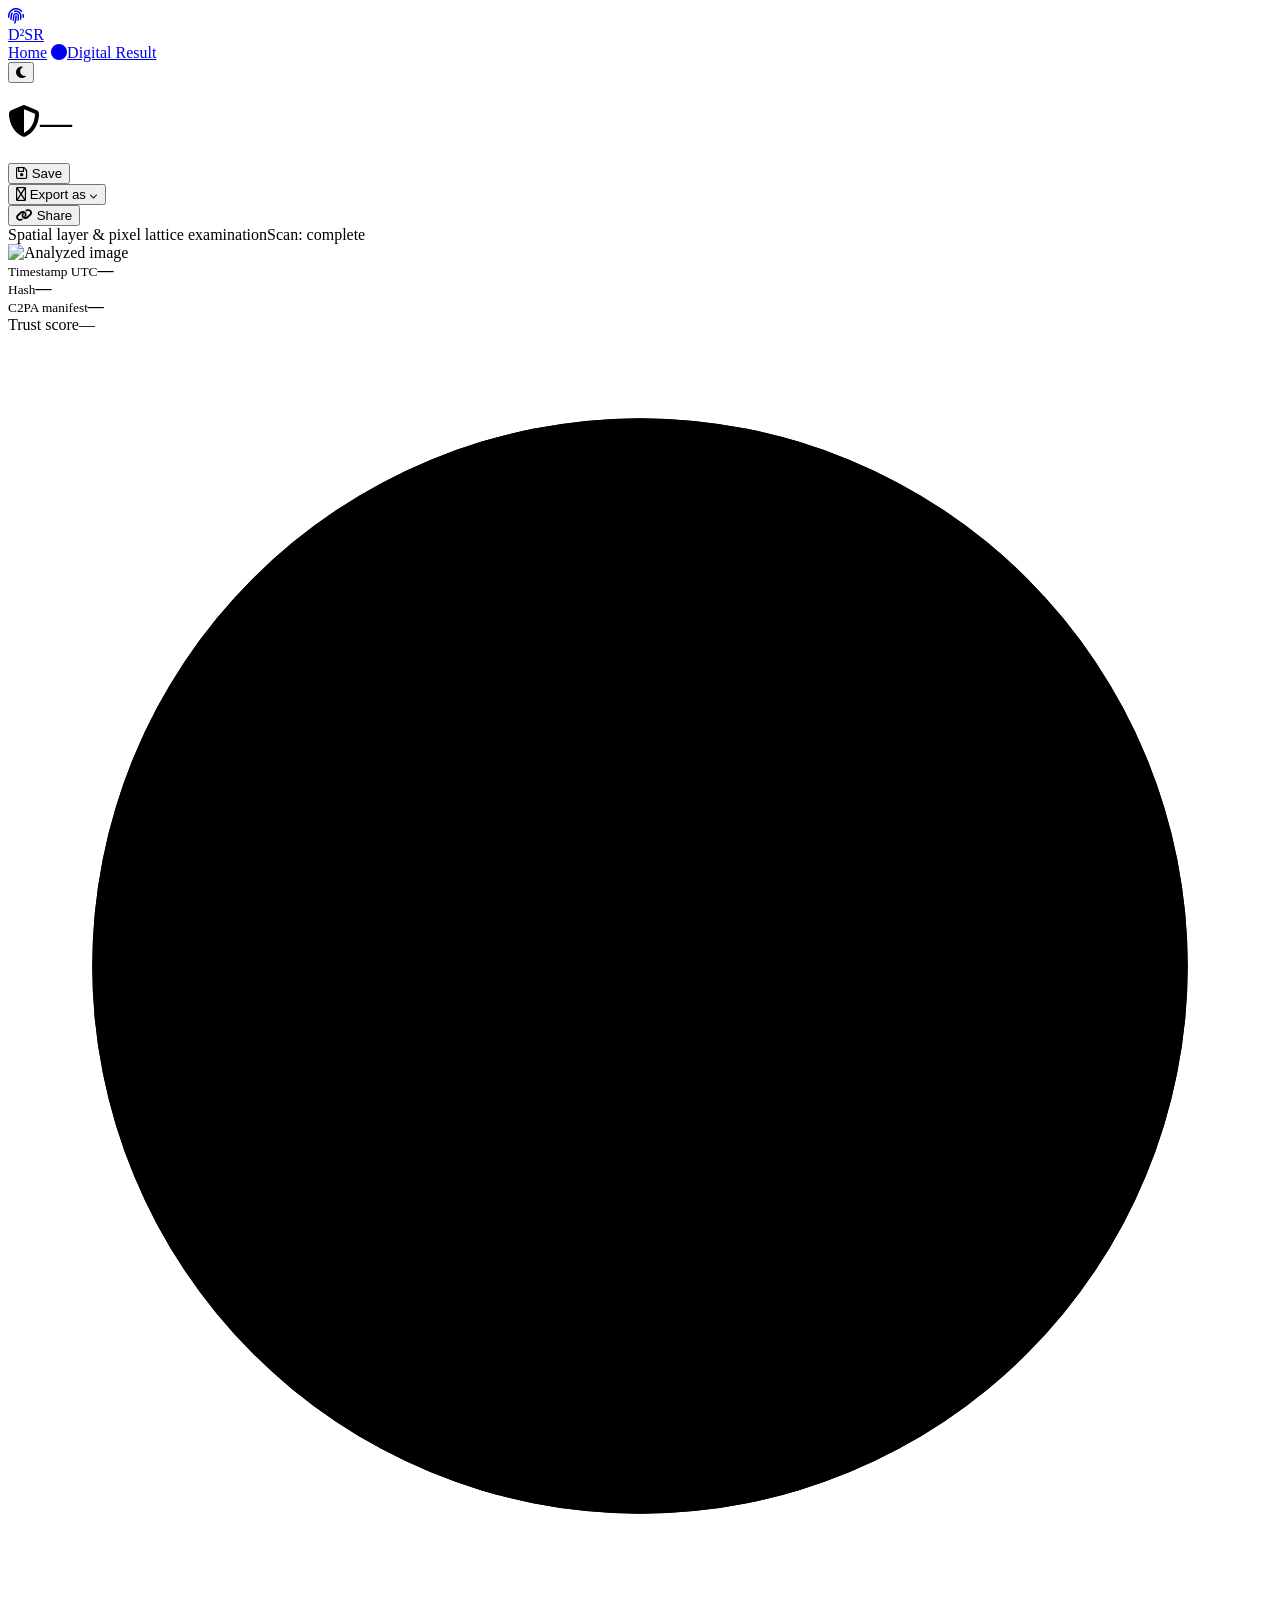
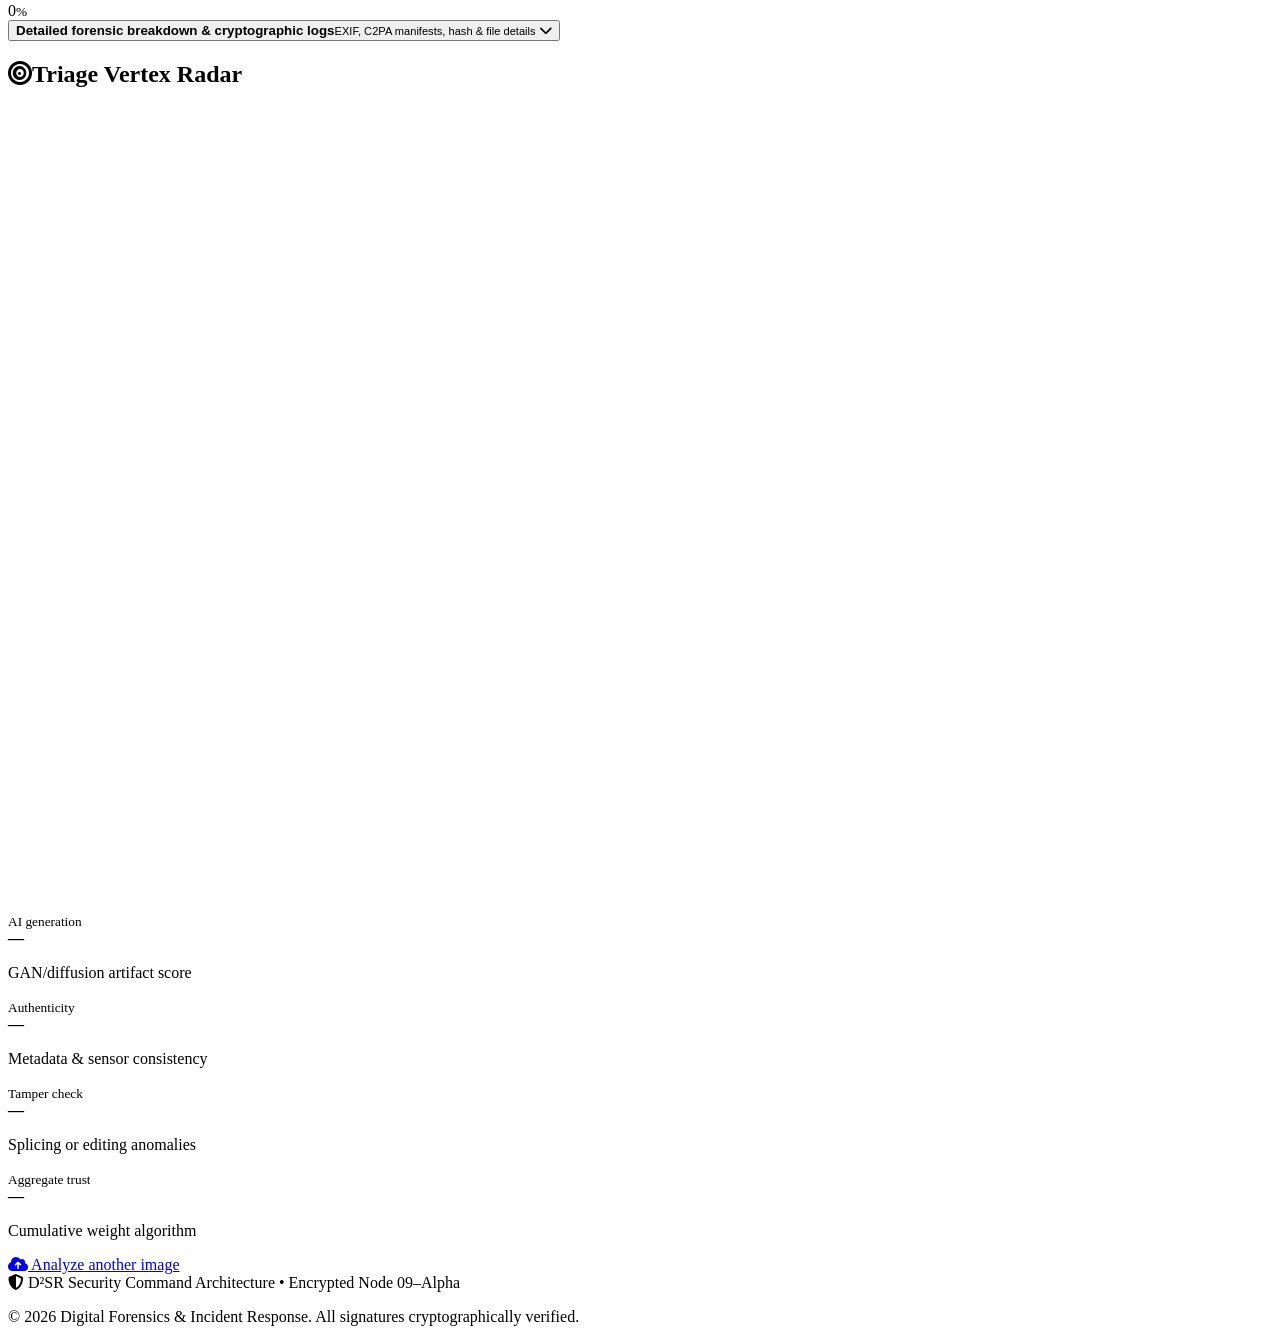
==== result/result.html @ 09e641eb "Create result.html" ====
<!doctype html>
<html lang="en">
  <head>
    <meta charset="UTF-8" />
    <meta name="viewport" content="width=device-width, initial-scale=1.0" />
    <title>D²SR | Digital Result</title>
    <link rel="preconnect" href="https://fonts.googleapis.com" />
    <link
      href="https://fonts.googleapis.com/css2?family=Inter:wght@400;500;600;700;800&display=swap"
      rel="stylesheet"
    />
    <link
      rel="stylesheet"
      href="https://cdnjs.cloudflare.com/ajax/libs/font-awesome/6.7.2/css/all.min.css"
    />
    <link rel="stylesheet" href="../shared/css/style.css" />
    <link rel="stylesheet" href="../shared/css/pages-common.css" />
    <link rel="stylesheet" href="result.css" />
  </head>
  <body>
    <div class="page-container">
      <header class="navbar">
        <a href="../home/index.html" class="logo"
          ><div class="logo-icon"><i class="fa-solid fa-fingerprint"></i></div>
          <span>D²SR</span><span class="logo-dot"></span
        ></a>
        <nav class="nav-links">
          <a href="../home/index.html">Home</a>
          <a href="#" class="active"
            ><i class="fa-solid fa-circle"></i>Digital Result</a
          >
        </nav>
        <div class="nav-actions">
          <button
            class="theme-toggle"
            id="themeToggle"
            aria-label="Toggle dark mode"
            title="Toggle dark mode"
          >
            <i class="fa-solid fa-moon"></i>
          </button>
          <span class="avatar"></span>
        </div>
      </header>
      <main class="stage">
        <div class="wrap">
          <div class="title-row">
            <h1>
              <i class="fa-solid fa-shield-halved"></i
              ><span id="fileName">—</span>
            </h1>
            <div class="btns">
              <button class="btn" id="saveBtn">
                <i class="fa-regular fa-floppy-disk"></i> Save
              </button>
              <div class="menu-wrap">
                <button class="btn" id="exportBtn">
                  <i class="fa-regular fa-file-export"></i> Export as
                  <i
                    class="fa-solid fa-chevron-down"
                    style="font-size: 8px"
                  ></i>
                </button>
                <ul class="menu" id="exportMenu" hidden>
                  <li><button data-fmt="json">JSON report</button></li>
                  <li><button data-fmt="print">PDF (print)</button></li>
                </ul>
              </div>
              <button class="btn" id="shareBtn">
                <i class="fa-solid fa-link"></i> Share
              </button>
            </div>
          </div>

          <div class="grid">
            <section class="card g-view">
              <div class="card-head">
                <span class="mono"
                  >Spatial layer &amp; pixel lattice examination</span
                ><span class="chip mono">Scan: complete</span>
              </div>
              <div class="preview">
                <img id="previewImg" alt="Analyzed image" />
              </div>
              <div class="facts">
                <div class="fact">
                  <small class="mono">Timestamp UTC</small
                  ><b class="mono" id="fTime">—</b>
                </div>
                <div class="fact">
                  <small class="mono">Hash</small
                  ><b class="mono acc" id="fHash">—</b>
                </div>
                <div class="fact">
                  <small class="mono">C2PA manifest</small
                  ><b class="mono" id="fC2pa">—</b>
                </div>
              </div>
            </section>

            <section class="card g-score">
              <div class="card-head">
                <span>Trust score</span
                ><span class="chip mono" id="verdict">—</span>
              </div>
              <div class="ring">
                <svg viewBox="0 0 120 120">
                  <circle class="track" cx="60" cy="60" r="52" />
                  <circle class="bar" id="ringBar" cx="60" cy="60" r="52" />
                </svg>
                <div class="ring-num">
                  <span id="scoreNum">0</span><small>%</small>
                </div>
              </div>
            </section>

            <section class="card g-acc">
              <button class="acc-btn" id="acc" aria-expanded="false">
                <span
                  ><b class="mono"
                    >Detailed forensic breakdown &amp; cryptographic logs</b
                  ><small class="mono"
                    >EXIF, C2PA manifests, hash &amp; file details</small
                  ></span
                >
                <i class="fa-solid fa-chevron-down"></i>
              </button>
              <pre class="log mono" id="log" hidden></pre>
            </section>

            <section class="card g-radar">
              <h2><i class="fa-solid fa-bullseye"></i>Triage Vertex Radar</h2>
              <svg class="radar" viewBox="0 0 300 190" id="radar"></svg>
            </section>

            <div class="g-metrics">
              <article class="card m">
                <small class="mono">AI generation</small>
                <div class="m-val">
                  <b id="vAi">—</b><span class="tag" id="tAi"></span>
                </div>
                <div class="meter"><i id="bAi"></i></div>
                <p>GAN/diffusion artifact score</p>
              </article>
              <article class="card m">
                <small class="mono">Authenticity</small>
                <div class="m-val">
                  <b id="vReal">—</b><span class="tag" id="tReal"></span>
                </div>
                <div class="meter"><i id="bReal"></i></div>
                <p>Metadata &amp; sensor consistency</p>
              </article>
              <article class="card m">
                <small class="mono">Tamper check</small>
                <div class="m-val">
                  <b id="vTam">—</b><span class="tag" id="tTam"></span>
                </div>
                <div class="meter"><i id="bTam"></i></div>
                <p>Splicing or editing anomalies</p>
              </article>
              <article class="card m">
                <small class="mono">Aggregate trust</small>
                <div class="m-val">
                  <b id="vTrust">—</b><span class="tag" id="tTrust"></span>
                </div>
                <div class="meter"><i id="bTrust"></i></div>
                <p>Cumulative weight algorithm</p>
              </article>
            </div>
          </div>
          <a href="../home/index.html" class="new-btn"
            ><i class="fa-solid fa-cloud-arrow-up"></i> Analyze another image</a
          >
        </div>
      </main>
      <footer class="footer">

    <div class="footer-left">
        <i class="fa-solid fa-shield-halved"></i>
        <span>D²SR Security Command Architecture • Encrypted Node 09–Alpha</span>
    </div>

    <p class="footer-right">
       &copy; 2026 Digital Forensics &amp; Incident Response. All signatures cryptographically verified.
    </p>

      </footer>
    </div>
    <div class="toast" id="toast" role="status"></div>
    <script src="../shared/js/theme.js"></script>
    <script src="result.js"></script>
  </body>
</html>
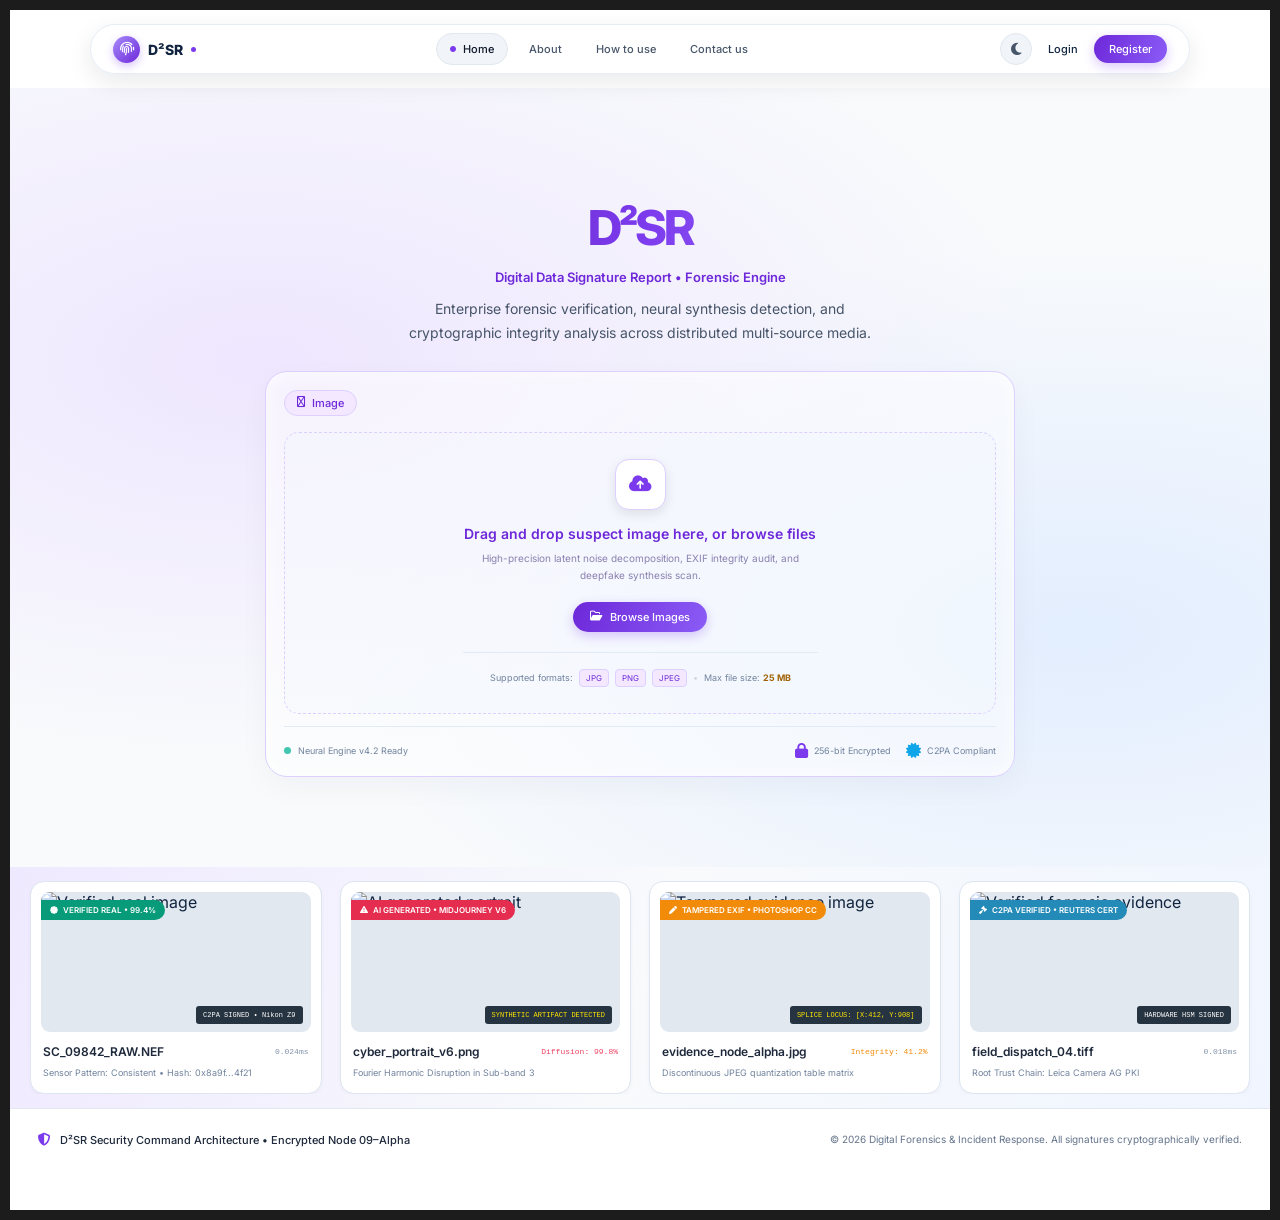
==== commit 21852cdc: "Initial commit - D2SR Project" ====
--- a/result/result.html
+++ b/result/result.html
@@ -73,7 +73,8 @@
           </div>
 
           <div class="grid">
-            <section class="card g-view">
+            <div class="col-left">
+              <section class="card g-view">
               <div class="card-head">
                 <span class="mono"
                   >Spatial layer &amp; pixel lattice examination</span
@@ -98,23 +99,7 @@
               </div>
             </section>
 
-            <section class="card g-score">
-              <div class="card-head">
-                <span>Trust score</span
-                ><span class="chip mono" id="verdict">—</span>
-              </div>
-              <div class="ring">
-                <svg viewBox="0 0 120 120">
-                  <circle class="track" cx="60" cy="60" r="52" />
-                  <circle class="bar" id="ringBar" cx="60" cy="60" r="52" />
-                </svg>
-                <div class="ring-num">
-                  <span id="scoreNum">0</span><small>%</small>
-                </div>
-              </div>
-            </section>
-
-            <section class="card g-acc">
+              <section class="card g-acc">
               <button class="acc-btn" id="acc" aria-expanded="false">
                 <span
                   ><b class="mono"
@@ -127,13 +112,37 @@
               </button>
               <pre class="log mono" id="log" hidden></pre>
             </section>
+            </div>
 
-            <section class="card g-radar">
+            <div class="col-right">
+              <section class="card g-score">
+              <div class="card-head">
+                <span>Trust score</span
+                ><span class="chip mono" id="verdict">—</span>
+              </div>
+              <div class="ring">
+                <svg viewBox="0 0 120 120">
+                  <defs>
+                    <linearGradient id="ringGrad" x1="0%" y1="0%" x2="100%" y2="100%">
+                      <stop offset="0%" stop-color="#7c3aed" />
+                      <stop offset="100%" stop-color="#0ea5e9" />
+                    </linearGradient>
+                  </defs>
+                  <circle class="track" cx="60" cy="60" r="52" />
+                  <circle class="bar" id="ringBar" cx="60" cy="60" r="52" />
+                </svg>
+                <div class="ring-num">
+                  <span id="scoreNum">0</span><small>%</small>
+                </div>
+              </div>
+            </section>
+
+              <section class="card g-radar">
               <h2><i class="fa-solid fa-bullseye"></i>Triage Vertex Radar</h2>
               <svg class="radar" viewBox="0 0 300 190" id="radar"></svg>
             </section>
 
-            <div class="g-metrics">
+              <div class="g-metrics">
               <article class="card m">
                 <small class="mono">AI generation</small>
                 <div class="m-val">
@@ -167,23 +176,19 @@
                 <p>Cumulative weight algorithm</p>
               </article>
             </div>
+            </div>
           </div>
-          <a href="../home/index.html" class="new-btn"
-            ><i class="fa-solid fa-cloud-arrow-up"></i> Analyze another image</a
-          >
         </div>
       </main>
       <footer class="footer">
+        <div class="footer-left">
+          <i class="fa-solid fa-shield-halved"></i>
+          <span>D²SR Security Command Architecture • Encrypted Node 09–Alpha</span>
+        </div>
 
-    <div class="footer-left">
-        <i class="fa-solid fa-shield-halved"></i>
-        <span>D²SR Security Command Architecture • Encrypted Node 09–Alpha</span>
-    </div>
-
-    <p class="footer-right">
-       &copy; 2026 Digital Forensics &amp; Incident Response. All signatures cryptographically verified.
-    </p>
-
+        <p class="footer-right">
+          &copy; 2026 Digital Forensics &amp; Incident Response. All signatures cryptographically verified.
+        </p>
       </footer>
     </div>
     <div class="toast" id="toast" role="status"></div>
--- a/shared/css/style.css
+++ b/shared/css/style.css
@@ -0,0 +1,2570 @@
+/* =========================================
+   GLOBAL STYLES
+========================================= */
+
+* {
+    margin: 0;
+    padding: 0;
+    box-sizing: border-box;
+}
+
+:root {
+    color-scheme: light;
+
+    --primary: #0799f5;
+    --primary-dark: #087acb;
+
+    --text-dark: #10243f;
+    --text-muted: #64748b;
+
+    --border-color: #dce7f3;
+    --bg-light: #f7f9fc;
+
+    --navbar-bg: rgba(255, 255, 255, 0.92);
+    --card-bg: #ffffff;
+    --hero-bg: #f8fafc;
+
+    --transition: 0.35s ease;
+}
+
+body {
+    font-family: "Inter", sans-serif;
+
+    background: #1c1c1c;
+    color: var(--text-dark);
+
+    padding: 10px;
+
+    transition:
+        background var(--transition),
+        color var(--transition);
+}
+
+a {
+    text-decoration: none;
+    color: inherit;
+}
+
+button {
+    font-family: inherit;
+}
+
+.page-container {
+   
+    margin: auto;
+padding-bottom: 40px;
+    background: var(--card-bg);
+
+    overflow: hidden;
+
+    transition: background var(--transition);
+}
+
+
+/* =========================================
+   NAVBAR
+========================================= */
+
+.navbar {
+    width: calc(100% - 80px);
+    max-width: 1100px;
+
+    min-height: 44px;
+
+    margin: 14px auto ;
+    padding: 8px 22px;
+
+    display: flex;
+    align-items: center;
+    justify-content: space-between;
+    gap: 25px;
+
+    background: var(--navbar-bg);
+
+    border: 1px solid #e6edf5;
+    border-radius: 50px;
+
+    box-shadow: 0 8px 25px rgba(15, 23, 42, 0.09);
+
+    position: relative;
+    z-index: 10;
+
+    transition:
+        background var(--transition),
+        border-color var(--transition),
+        box-shadow var(--transition);
+}
+
+
+/* Logo */
+
+.logo {
+    display: flex;
+    align-items: center;
+    gap: 8px;
+
+    font-size: 14px;
+    font-weight: 800;
+
+    white-space: nowrap;
+}
+
+.logo-icon {
+    width: 27px;
+    height: 27px;
+
+    display: flex;
+    align-items: center;
+    justify-content: center;
+
+    color: white;
+    font-size: 14px;
+
+    background: linear-gradient(
+        135deg,
+        #08b9d8,
+        #0785cb
+    );
+
+    border-radius: 50%;
+
+    box-shadow: 0 3px 8px rgba(0, 153, 245, 0.25);
+}
+
+.logo-dot {
+    width: 5px;
+    height: 5px;
+
+    background: var(--primary);
+
+    border-radius: 50%;
+}
+
+
+/* Navigation */
+
+.nav-links {
+    display: flex;
+    align-items: center;
+    gap: 8px;
+}
+
+.nav-links a {
+    display: flex;
+    align-items: center;
+    gap: 7px;
+
+    padding: 8px 13px;
+
+    color: #475569;
+    font-size: 11px;
+    font-weight: 500;
+
+    border-radius: 30px;
+
+    transition:
+        color var(--transition),
+        background var(--transition);
+}
+
+.nav-links a:hover {
+    color: var(--primary-dark);
+    background: #f0f7ff;
+}
+
+.nav-links a.active {
+    color: #0f172a;
+
+    background: #f1f5f9;
+
+    border: 1px solid #e2e8f0;
+}
+
+.nav-links a.active i {
+    font-size: 6px;
+    color: var(--primary);
+}
+
+
+/* Navbar Actions */
+
+.nav-actions {
+    display: flex;
+    align-items: center;
+    gap: 16px;
+
+    font-size: 11px;
+    font-weight: 500;
+
+    white-space: nowrap;
+}
+
+.login-btn {
+    transition: color var(--transition);
+}
+
+.login-btn:hover {
+    color: var(--primary);
+}
+
+.register-btn {
+    padding: 7px 15px;
+
+    color: white;
+
+    background: linear-gradient(
+        110deg,
+        #087acb,
+        #149cf5
+    );
+
+    border-radius: 30px;
+
+    box-shadow: 0 3px 8px rgba(0, 153, 245, 0.25);
+
+    transition: all var(--transition);
+}
+
+.register-btn:hover {
+    transform: translateY(-2px);
+
+    box-shadow: 0 5px 14px rgba(0, 153, 245, 0.35);
+}
+
+
+/* =========================================
+   THEME TOGGLE
+========================================= */
+
+.theme-toggle {
+    width: 32px;
+    height: 32px;
+
+    display: flex;
+    align-items: center;
+    justify-content: center;
+
+    color: #475569;
+    font-size: 14px;
+
+    background: #f1f5f9;
+
+    border: 1px solid #e2e8f0;
+    border-radius: 50%;
+
+    cursor: pointer;
+
+    transition: all var(--transition);
+}
+
+.theme-toggle:hover {
+    color: #078bd8;
+
+    background: #e0f2fe;
+
+    transform: rotate(15deg);
+}
+
+.theme-toggle:focus-visible {
+    outline: 2px solid var(--primary);
+    outline-offset: 3px;
+}
+
+
+/* =========================================
+   HERO SECTION
+========================================= */
+
+.hero {
+    min-height: 770px;
+
+    padding: 110px 20px 90px;
+
+    display: flex;
+    justify-content: center;
+    align-items: center;
+
+    background:
+        radial-gradient(
+            ellipse at 20% 35%,
+            rgba(218, 242, 255, 0.85),
+            transparent 55%
+        ),
+        radial-gradient(
+            ellipse at 85% 70%,
+            rgba(231, 235, 255, 0.9),
+            transparent 50%
+        ),
+        #f8fafc;
+
+    transition: background var(--transition);
+}
+
+.hero-content {
+    width: 100%;
+    max-width: 750px;
+
+    text-align: center;
+}
+
+
+/* Hero Heading */
+
+.hero h1 {
+    font-size: 48px;
+    font-weight: 800;
+
+    letter-spacing: -3px;
+
+    background: linear-gradient(
+        110deg,
+        #102c46,
+        #087dc4,
+        #4846dc
+    );
+
+    -webkit-background-clip: text;
+    background-clip: text;
+
+    -webkit-text-fill-color: transparent;
+
+    margin-bottom: 12px;
+}
+
+.hero h3 {
+    font-size: 13px;
+    font-weight: 600;
+
+    color: #0f172a;
+
+    margin-bottom: 12px;
+}
+
+.hero-description {
+    color: #475569;
+
+    font-size: 14px;
+    line-height: 1.7;
+
+    margin-bottom: 26px;
+}
+
+
+/* =========================================
+   UPLOAD CARD
+========================================= */
+
+.upload-card {
+    width: 100%;
+
+    padding: 18px;
+
+    background: rgba(255, 255, 255, 0.5);
+
+    border: 1px solid #dbeafe;
+    border-radius: 22px;
+
+    box-shadow:
+        0 10px 30px rgba(15, 23, 42, 0.04),
+        inset 0 0 20px rgba(255, 255, 255, 0.7);
+
+    text-align: left;
+
+    position: relative;
+
+    transition:
+        background var(--transition),
+        border-color var(--transition),
+        box-shadow var(--transition);
+}
+
+
+/* Blue Outline */
+
+.upload-card::before {
+    content: "";
+
+    position: absolute;
+    inset: -7px;
+
+    
+
+    pointer-events: none;
+}
+
+
+/* Upload Header */
+
+.upload-header {
+    margin-bottom: 16px;
+}
+
+.image-label {
+    display: inline-flex;
+    align-items: center;
+    gap: 7px;
+
+    padding: 5px 12px;
+
+    color: #168bd0;
+    font-size: 11px;
+    font-weight: 500;
+
+    background: #e5f4ff;
+
+    border: 1px solid #b9e4ff;
+    border-radius: 30px;
+}
+
+
+/* Upload Area */
+
+.upload-area {
+    min-height: 275px;
+
+    padding: 26px 15px;
+
+    display: flex;
+    flex-direction: column;
+    align-items: center;
+    justify-content: center;
+
+    text-align: center;
+
+    border: 1px dashed #cbdff2;
+    border-radius: 15px;
+
+    background: rgba(240, 248, 255, 0.25);
+
+    transition:
+        background var(--transition),
+        border-color var(--transition);
+}
+
+.upload-area:hover {
+    border-color: var(--primary);
+
+    background: rgba(226, 244, 255, 0.4);
+}
+
+.upload-area.dragging {
+    border: 2px dashed var(--primary);
+
+    background: rgba(14, 165, 233, 0.12);
+
+    transform: scale(1.01);
+}
+
+
+/* Upload Icon */
+
+.upload-icon {
+    width: 51px;
+    height: 51px;
+
+    display: flex;
+    align-items: center;
+    justify-content: center;
+
+    margin-bottom: 15px;
+
+    color: #1598ef;
+    font-size: 18px;
+
+    background: #ffffff;
+
+    border: 1px solid #dcecff;
+    border-radius: 14px;
+
+    box-shadow: 0 4px 12px rgba(15, 23, 42, 0.1);
+
+    transition: transform var(--transition);
+}
+
+.upload-area:hover .upload-icon {
+    transform: translateY(-4px);
+}
+
+
+/* Upload Text */
+
+.upload-area h2 {
+    color: #475569;
+
+    font-size: 14px;
+    font-weight: 600;
+
+    margin-bottom: 8px;
+}
+
+.upload-area p {
+    color: #8094b0;
+
+    font-size: 10px;
+    line-height: 1.7;
+
+    margin-bottom: 18px;
+}
+
+
+/* Browse Button */
+
+.browse-btn {
+    display: inline-flex;
+    align-items: center;
+    justify-content: center;
+    gap: 8px;
+
+    padding: 8px 17px;
+
+    color: #fff;
+
+    font-size: 11px;
+    font-weight: 500;
+
+    background: linear-gradient(
+        110deg,
+        #4a9fd8,
+        #43b6f4
+    );
+
+    border-radius: 30px;
+
+    box-shadow: 0 4px 12px rgba(14, 165, 233, 0.2);
+
+    cursor: pointer;
+
+    transition: all var(--transition);
+}
+
+.browse-btn:hover {
+    transform: translateY(-2px);
+
+    box-shadow: 0 6px 16px rgba(14, 165, 233, 0.35);
+}
+
+
+/* Supported Formats */
+
+.supported-formats {
+    width: 100%;
+    max-width: 355px;
+
+    display: flex;
+    align-items: center;
+    justify-content: center;
+    flex-wrap: wrap;
+
+    gap: 6px;
+
+    padding-top: 16px;
+    margin-top: 20px;
+
+    border-top: 1px solid #e1ebf6;
+
+    color: #71839e;
+    font-size: 9px;
+}
+
+.format {
+    padding: 3px 6px;
+
+    color: #64748b;
+    font-size: 8px;
+
+    background: #f8fafc;
+
+    border: 1px solid #dbe5f0;
+    border-radius: 4px;
+}
+
+.supported-formats strong {
+    color: #168bd0;
+    font-weight: 700;
+}
+
+.separator {
+    color: #cbd5e1;
+}
+
+
+/* Image Preview */
+
+.image-preview {
+    display: none;
+
+    width: 100%;
+    max-width: 350px;
+
+    position: relative;
+
+    margin-top: 15px;
+}
+
+.image-preview.show {
+    display: block;
+}
+
+.image-preview img {
+    width: 100%;
+    max-height: 200px;
+
+    object-fit: contain;
+
+    border-radius: 10px;
+}
+
+.remove-image {
+    position: absolute;
+    top: 8px;
+    right: 8px;
+
+    width: 28px;
+    height: 28px;
+
+    display: flex;
+    align-items: center;
+    justify-content: center;
+
+    color: #fff;
+
+    background: #ef4444;
+
+    border: none;
+    border-radius: 50%;
+
+    cursor: pointer;
+
+    transition: all var(--transition);
+}
+
+.remove-image:hover {
+    background: #dc2626;
+
+    transform: scale(1.1);
+}
+
+.has-image .upload-icon,
+.has-image h2,
+.has-image > p,
+.has-image .browse-btn {
+    display: none;
+}
+
+
+/* =========================================
+   UPLOAD FOOTER
+========================================= */
+
+.upload-footer {
+    display: flex;
+    align-items: center;
+    justify-content: space-between;
+    flex-wrap: wrap;
+
+    gap: 15px;
+
+    padding-top: 16px;
+    margin-top: 12px;
+
+    border-top: 1px solid #e1ebf6;
+
+    color: #71839e;
+    font-size: 9px;
+}
+
+.engine-status {
+    display: flex;
+    align-items: center;
+    gap: 7px;
+}
+
+.status-dot {
+    width: 7px;
+    height: 7px;
+
+    background: #42c6b1;
+
+    border-radius: 50%;
+}
+
+
+/* Security Status */
+
+.security-status {
+    display: flex;
+    align-items: center;
+    gap: 15px;
+}
+
+.security-status span {
+    display: flex;
+    align-items: center;
+    gap: 6px;
+}
+
+.security-status i {
+    color: #329ff1;
+    font-size: 15px;
+}
+
+.security-status span:last-child i {
+    color: #8275f5;
+}
+
+
+/* =========================================
+   EVIDENCE GALLERY
+========================================= */
+
+.evidence-section {
+    padding: 14px 0;
+
+    background: linear-gradient(
+        110deg,
+        #e1faff,
+        #f8fafc,
+        #f0f5ff
+    );
+
+    overflow: hidden;
+
+    transition: background var(--transition);
+}
+
+.evidence-container {
+    display: grid;
+
+    grid-template-columns: repeat(4, minmax(250px, 1fr));
+
+    gap: 18px;
+
+    padding: 0 20px;
+
+    overflow-x: auto;
+
+    scrollbar-width: none;
+}
+
+.evidence-container::-webkit-scrollbar {
+    display: none;
+}
+
+
+/* Evidence Card */
+
+.evidence-card {
+    min-width: 250px;
+
+    padding: 10px;
+
+    background: #ffffff;
+
+    border: 1px solid #dce5f0;
+    border-radius: 14px;
+
+    box-shadow: 0 2px 4px rgba(15, 23, 42, 0.03);
+
+    transition:
+        background var(--transition),
+        border-color var(--transition),
+        box-shadow var(--transition),
+        transform var(--transition);
+}
+
+.evidence-card:hover {
+    transform: translateY(-5px);
+
+    box-shadow: 0 10px 25px rgba(15, 23, 42, 0.1);
+}
+
+
+/* Evidence Image */
+
+.evidence-image {
+    height: 140px;
+
+    position: relative;
+
+    overflow: hidden;
+
+    background: #e2e8f0;
+
+    border-radius: 9px;
+}
+
+.evidence-image img {
+    width: 100%;
+    height: 100%;
+
+    display: block;
+
+    object-fit: cover;
+
+    transition: transform 0.5s ease;
+}
+
+.evidence-card:hover .evidence-image img {
+    transform: scale(1.06);
+}
+
+
+/* Image Badges */
+
+.badge {
+    position: absolute;
+    top: 8px;
+    left: 0;
+
+    display: inline-flex;
+    align-items: center;
+    gap: 5px;
+
+    padding: 5px 9px;
+
+    color: white;
+
+    font-size: 8px;
+    font-weight: 600;
+
+    border-radius: 0 20px 20px 0;
+
+    white-space: nowrap;
+}
+
+.verified {
+    background: #079b79;
+}
+
+.ai-generated {
+    background: #e42d4f;
+}
+
+.tampered {
+    background: #f18b09;
+}
+
+.c2pa {
+    background: #248ab7;
+}
+
+
+/* Image Stamp */
+
+.image-stamp {
+    position: absolute;
+    bottom: 8px;
+    right: 8px;
+
+    padding: 5px 7px;
+
+    color: #ffffff;
+
+    font-family: monospace;
+    font-size: 7px;
+
+    background: rgba(5, 20, 35, 0.85);
+
+    border-radius: 3px;
+}
+
+.image-stamp.yellow {
+    color: #ffe600;
+}
+
+
+/* Evidence Content */
+
+.card-content {
+    padding: 12px 2px 4px;
+}
+
+.card-title {
+    display: flex;
+    align-items: center;
+    justify-content: space-between;
+
+    gap: 8px;
+
+    margin-bottom: 7px;
+}
+
+.card-title h3 {
+    color: #1e293b;
+
+    font-size: 12px;
+    font-weight: 600;
+
+    white-space: nowrap;
+
+    overflow: hidden;
+    text-overflow: ellipsis;
+}
+
+.processing-time {
+    color: #8292a9;
+
+    font-family: monospace;
+    font-size: 8px;
+
+    white-space: nowrap;
+}
+
+.ai-score {
+    color: #ed4262;
+
+    font-family: monospace;
+    font-size: 8px;
+
+    white-space: nowrap;
+}
+
+.integrity-score {
+    color: #f18b09;
+
+    font-family: monospace;
+    font-size: 8px;
+
+    white-space: nowrap;
+}
+
+.card-content p {
+    color: #71839e;
+
+    font-size: 9px;
+    line-height: 1.5;
+
+    white-space: nowrap;
+
+    overflow: hidden;
+    text-overflow: ellipsis;
+}
+
+
+/* =========================================
+   FOOTER
+========================================= */
+
+.footer {
+    display: flex;
+    align-items: center;
+    justify-content: space-between;
+    flex-wrap: wrap;
+    gap: 12px 24px;
+
+    padding: 22px 28px;
+
+    background: #ffffff;
+
+    border-top: 1px solid #e2e8f0;
+
+    transition:
+        background var(--transition),
+        border-color var(--transition);
+}
+
+.footer-left {
+    display: flex;
+    align-items: center;
+    gap: 9px;
+
+    color: #1e293b;
+    font-size: 11px;
+    font-weight: 500;
+}
+
+.footer-left i {
+    color: var(--primary-dark);
+    font-size: 13px;
+}
+
+.footer-right {
+    color: #64748b;
+
+    font-size: 10px;
+    line-height: 1.7;
+
+    text-align: right;
+}
+
+
+/* =========================================
+   DARK MODE
+========================================= */
+
+body.dark-mode {
+    color-scheme: dark;
+
+    --text-dark: #e2e8f0;
+    --text-muted: #94a3b8;
+
+    --border-color: #263449;
+    --bg-light: #111827;
+
+    --navbar-bg: rgba(17, 24, 39, 0.95);
+    --card-bg: #111827;
+    --hero-bg: #0f172a;
+
+    background: #090e18;
+    color: #e2e8f0;
+}
+
+
+/* Navbar */
+
+.dark-mode .navbar {
+    border-color: #263449;
+
+    box-shadow: 0 8px 25px rgba(0, 0, 0, 0.25);
+}
+
+.dark-mode .nav-links a {
+    color: #94a3b8;
+}
+
+.dark-mode .nav-links a:hover {
+    color: #38bdf8;
+
+    background: #1e293b;
+}
+
+.dark-mode .nav-links a.active {
+    color: #e2e8f0;
+
+    background: #1e293b;
+
+    border-color: #334155;
+}
+
+.dark-mode .login-btn {
+    color: #cbd5e1;
+}
+
+.dark-mode .login-btn:hover {
+    color: #38bdf8;
+}
+
+
+/* Theme Toggle */
+
+.dark-mode .theme-toggle {
+    color: #fbbf24;
+
+    background: #1e293b;
+
+    border-color: #334155;
+}
+
+.dark-mode .theme-toggle:hover {
+    color: #fde68a;
+
+    background: #334155;
+}
+
+
+/* Hero */
+
+.dark-mode .hero {
+    background:
+        radial-gradient(
+            ellipse at 20% 35%,
+            rgba(8, 83, 130, 0.22),
+            transparent 55%
+        ),
+        radial-gradient(
+            ellipse at 85% 70%,
+            rgba(65, 50, 150, 0.2),
+            transparent 50%
+        ),
+        #0f172a;
+}
+
+.dark-mode .hero h3 {
+    color: #e2e8f0;
+}
+
+.dark-mode .hero-description {
+    color: #94a3b8;
+}
+
+
+/* Upload Card */
+
+.dark-mode .upload-card {
+    background: rgba(15, 23, 42, 0.7);
+
+    border-color: #263449;
+
+    box-shadow:
+        0 10px 30px rgba(0, 0, 0, 0.15),
+        inset 0 0 20px rgba(30, 41, 59, 0.3);
+}
+
+.dark-mode .upload-card::before {
+    border-color: #0284c7;
+}
+
+.dark-mode .image-label {
+    color: #38bdf8;
+
+    background: #082f49;
+
+    border-color: #075985;
+}
+
+
+/* Upload Area */
+
+.dark-mode .upload-area {
+    background: rgba(15, 23, 42, 0.4);
+
+    border-color: #334155;
+}
+
+.dark-mode .upload-area:hover {
+    background: rgba(8, 47, 73, 0.3);
+
+    border-color: #0ea5e9;
+}
+
+.dark-mode .upload-area.dragging {
+    background: rgba(14, 165, 233, 0.12);
+
+    border-color: #38bdf8;
+}
+
+.dark-mode .upload-icon {
+    color: #38bdf8;
+
+    background: #1e293b;
+
+    border-color: #334155;
+
+    box-shadow: 0 4px 12px rgba(0, 0, 0, 0.25);
+}
+
+.dark-mode .upload-area h2 {
+    color: #cbd5e1;
+}
+
+.dark-mode .upload-area p {
+    color: #64748b;
+}
+
+
+/* Supported Formats */
+
+.dark-mode .supported-formats {
+    color: #94a3b8;
+
+    border-color: #263449;
+}
+
+.dark-mode .format {
+    color: #94a3b8;
+
+    background: #1e293b;
+
+    border-color: #334155;
+}
+
+.dark-mode .supported-formats strong {
+    color: #38bdf8;
+}
+
+
+/* Upload Footer */
+
+.dark-mode .upload-footer {
+    color: #94a3b8;
+
+    border-color: #263449;
+}
+
+.dark-mode .security-status i {
+    color: #38bdf8;
+}
+
+.dark-mode .security-status span:last-child i {
+    color: #a78bfa;
+}
+
+
+/* Evidence Gallery */
+
+.dark-mode .evidence-section {
+    background: linear-gradient(
+        110deg,
+        #0b2535,
+        #111827,
+        #151a35
+    );
+}
+
+.dark-mode .evidence-card {
+    background: #111827;
+
+    border-color: #263449;
+
+    box-shadow: 0 2px 4px rgba(0, 0, 0, 0.15);
+}
+
+.dark-mode .evidence-card:hover {
+    box-shadow: 0 10px 25px rgba(0, 0, 0, 0.3);
+}
+
+.dark-mode .evidence-image {
+    background: #1e293b;
+}
+
+.dark-mode .card-title h3 {
+    color: #e2e8f0;
+}
+
+.dark-mode .processing-time {
+    color: #64748b;
+}
+
+.dark-mode .card-content p {
+    color: #94a3b8;
+}
+
+
+/* Footer */
+
+.dark-mode .footer {
+    background: #060b17;
+
+    border-color: #16213a;
+}
+
+.dark-mode .footer-left {
+    color: #e2e8f0;
+}
+
+.dark-mode .footer-left i {
+    color: #e2e8f0;
+}
+
+.dark-mode .footer-right {
+    color: #7b8aa3;
+}
+
+
+/* =========================================
+   RESPONSIVE DESIGN
+========================================= */
+
+@media (max-width: 900px) {
+
+    .navbar {
+        width: calc(100% - 30px);
+
+        gap: 12px;
+    }
+
+    .nav-links {
+        gap: 2px;
+    }
+
+    .nav-links a {
+        padding: 8px;
+
+        font-size: 10px;
+    }
+
+    .hero {
+        min-height: auto;
+
+        padding: 100px 35px;
+    }
+
+    .evidence-container {
+        grid-template-columns: repeat(4, 260px);
+    }
+
+}
+
+
+@media (max-width: 650px) {
+
+    /* Navbar */
+
+    .navbar {
+        width: calc(100% - 20px);
+
+        flex-wrap: wrap;
+        justify-content: center;
+
+        padding: 12px;
+
+        border-radius: 20px;
+    }
+
+    .logo {
+        margin-right: auto;
+    }
+
+    .nav-actions {
+        margin-left: auto;
+    }
+
+    .nav-links {
+        width: 100%;
+
+        order: 3;
+
+        justify-content: center;
+        flex-wrap: wrap;
+    }
+
+    .nav-links a {
+        font-size: 10px;
+    }
+
+
+    /* Hero */
+
+    .hero {
+        padding: 75px 20px;
+    }
+
+    .hero h1 {
+        font-size: 40px;
+    }
+
+    .hero h3 {
+        font-size: 12px;
+    }
+
+    .hero-description {
+        font-size: 12px;
+    }
+
+    .desktop-break {
+        display: none;
+    }
+
+
+    /* Upload Card */
+
+    .upload-card {
+        padding: 12px;
+
+        border-radius: 15px;
+    }
+
+    .upload-card::before {
+        inset: -5px;
+
+        border-width: 3px;
+    }
+
+    .upload-area {
+        min-height: 250px;
+
+        padding: 20px 10px;
+    }
+
+    .upload-area h2 {
+        font-size: 12px;
+    }
+
+    .upload-area p {
+        font-size: 9px;
+    }
+
+    .supported-formats {
+        font-size: 8px;
+    }
+
+    .upload-footer {
+        flex-direction: column;
+
+        align-items: flex-start;
+    }
+
+    .security-status {
+        flex-wrap: wrap;
+
+        gap: 10px;
+    }
+
+
+    /* =========================================
+   EVIDENCE GALLERY CAROUSEL
+========================================= */
+
+.evidence-section {
+    padding: 35px 30px;
+
+    background: linear-gradient(
+        110deg,
+        #e1faff,
+        #f8fafc,
+        #f0f5ff
+    );
+
+    overflow: hidden;
+
+    transition: background 0.4s ease;
+}
+
+
+/* Gallery Header */
+
+.gallery-header {
+    max-width: 1200px;
+
+    margin: 0 auto 25px;
+
+    display: flex;
+    align-items: center;
+    justify-content: space-between;
+
+    gap: 20px;
+}
+
+.gallery-label {
+    display: inline-flex;
+    align-items: center;
+    gap: 7px;
+
+    color: #0284c7;
+
+    font-size: 10px;
+    font-weight: 700;
+    letter-spacing: 1px;
+
+    margin-bottom: 10px;
+}
+
+.gallery-label i {
+    font-size: 13px;
+}
+
+.gallery-header h2 {
+    color: #10243f;
+
+    font-size: 25px;
+    font-weight: 800;
+    letter-spacing: -0.8px;
+
+    margin-bottom: 7px;
+}
+
+.gallery-header p {
+    color: #64748b;
+
+    font-size: 12px;
+    line-height: 1.6;
+}
+
+
+/* Carousel Controls */
+
+.carousel-controls {
+    display: flex;
+    align-items: center;
+    gap: 10px;
+}
+
+.carousel-btn {
+    width: 38px;
+    height: 38px;
+
+    display: flex;
+    align-items: center;
+    justify-content: center;
+
+    color: #0284c7;
+
+    background: #ffffff;
+
+    border: 1px solid #dbeafe;
+    border-radius: 50%;
+
+    font-size: 12px;
+
+    cursor: pointer;
+
+    box-shadow: 0 3px 8px rgba(15, 23, 42, 0.05);
+
+    transition: all 0.3s ease;
+}
+
+.carousel-btn:hover {
+    color: #ffffff;
+
+    background: #0284c7;
+
+    border-color: #0284c7;
+
+    transform: translateY(-2px);
+}
+
+.carousel-btn:disabled {
+    opacity: 0.35;
+    cursor: not-allowed;
+
+    transform: none;
+}
+
+
+/* Carousel Wrapper */
+
+.carousel-wrapper {
+    max-width: 1200px;
+
+    margin: 0 auto;
+
+    overflow: hidden;
+
+    border-radius: 14px;
+}
+
+
+/* Carousel Track */
+
+.carousel-track {
+    display: flex;
+    gap: 18px;
+
+    transition: transform 0.55s cubic-bezier(0.22, 1, 0.36, 1);
+
+    will-change: transform;
+}
+
+
+/* Evidence Cards */
+
+.evidence-card {
+    flex: 0 0 calc((100% - 54px) / 4);
+
+    min-width: 0;
+
+    padding: 10px;
+
+    background: #ffffff;
+
+    border: 1px solid #dce5f0;
+    border-radius: 14px;
+
+    box-shadow: 0 2px 4px rgba(15, 23, 42, 0.03);
+
+    transition:
+        background 0.4s ease,
+        border-color 0.4s ease,
+        box-shadow 0.3s ease,
+        transform 0.3s ease;
+}
+
+.evidence-card:hover {
+    transform: translateY(-5px);
+
+    box-shadow: 0 10px 25px rgba(15, 23, 42, 0.1);
+}
+
+
+/* Evidence Image */
+
+.evidence-image {
+    height: 140px;
+
+    position: relative;
+
+    overflow: hidden;
+
+    background: #e2e8f0;
+
+    border-radius: 9px;
+}
+
+.evidence-image img {
+    width: 100%;
+    height: 100%;
+
+    display: block;
+
+    object-fit: cover;
+
+    transition: transform 0.5s ease;
+}
+
+.evidence-card:hover .evidence-image img {
+    transform: scale(1.06);
+}
+
+
+/* Image Badges */
+
+.badge {
+    position: absolute;
+    top: 8px;
+    left: 0;
+
+    display: inline-flex;
+    align-items: center;
+    gap: 5px;
+
+    padding: 5px 9px;
+
+    color: white;
+
+    font-size: 8px;
+    font-weight: 600;
+
+    border-radius: 0 20px 20px 0;
+
+    white-space: nowrap;
+}
+
+.verified {
+    background: #079b79;
+}
+
+.ai-generated {
+    background: #e42d4f;
+}
+
+.tampered {
+    background: #f18b09;
+}
+
+.c2pa {
+    background: #248ab7;
+}
+
+
+/* Image Stamp */
+
+.image-stamp {
+    position: absolute;
+    bottom: 8px;
+    right: 8px;
+
+    padding: 5px 7px;
+
+    color: #ffffff;
+
+    font-family: monospace;
+    font-size: 7px;
+
+    background: rgba(5, 20, 35, 0.85);
+
+    border-radius: 3px;
+}
+
+.image-stamp.yellow {
+    color: #ffe600;
+}
+
+
+/* Card Content */
+
+.card-content {
+    padding: 12px 2px 4px;
+}
+
+.card-title {
+    display: flex;
+    align-items: center;
+    justify-content: space-between;
+
+    gap: 8px;
+
+    margin-bottom: 7px;
+}
+
+.card-title h3 {
+    color: #1e293b;
+
+    font-size: 12px;
+    font-weight: 600;
+
+    white-space: nowrap;
+
+    overflow: hidden;
+    text-overflow: ellipsis;
+}
+
+.processing-time {
+    color: #8292a9;
+
+    font-family: monospace;
+    font-size: 8px;
+
+    white-space: nowrap;
+}
+
+.ai-score {
+    color: #ed4262;
+
+    font-family: monospace;
+    font-size: 8px;
+
+    white-space: nowrap;
+}
+
+.integrity-score {
+    color: #f18b09;
+
+    font-family: monospace;
+    font-size: 8px;
+
+    white-space: nowrap;
+}
+
+.card-content p {
+    color: #71839e;
+
+    font-size: 9px;
+    line-height: 1.5;
+
+    white-space: nowrap;
+
+    overflow: hidden;
+    text-overflow: ellipsis;
+}
+
+
+/* Carousel Footer */
+
+.carousel-footer {
+    max-width: 1200px;
+
+    display: flex;
+    align-items: center;
+    justify-content: space-between;
+
+    margin: 22px auto 0;
+}
+
+
+/* Indicators */
+
+.carousel-indicators {
+    display: flex;
+    align-items: center;
+    gap: 7px;
+}
+
+.indicator {
+    width: 7px;
+    height: 7px;
+
+    padding: 0;
+
+    background: #cbd5e1;
+
+    border: none;
+    border-radius: 50%;
+
+    cursor: pointer;
+
+    transition: all 0.3s ease;
+}
+
+.indicator.active {
+    width: 22px;
+
+    background: #0284c7;
+
+    border-radius: 10px;
+}
+
+
+/* Counter */
+
+.gallery-counter {
+    color: #64748b;
+
+    font-family: monospace;
+    font-size: 10px;
+    font-weight: 600;
+
+    letter-spacing: 1px;
+}
+
+
+/* =========================================
+   DARK MODE
+========================================= */
+
+.dark-mode .evidence-section {
+    background: linear-gradient(
+        110deg,
+        #0b2535,
+        #111827,
+        #151a35
+    );
+}
+
+.dark-mode .gallery-header h2 {
+    color: #e2e8f0;
+}
+
+.dark-mode .gallery-header p {
+    color: #94a3b8;
+}
+
+.dark-mode .carousel-btn {
+    color: #38bdf8;
+
+    background: #1e293b;
+
+    border-color: #334155;
+}
+
+.dark-mode .carousel-btn:hover {
+    color: #ffffff;
+
+    background: #0284c7;
+
+    border-color: #0284c7;
+}
+
+.dark-mode .evidence-card {
+    background: #111827;
+
+    border-color: #263449;
+}
+
+.dark-mode .evidence-card:hover {
+    box-shadow: 0 10px 25px rgba(0, 0, 0, 0.3);
+}
+
+.dark-mode .evidence-image {
+    background: #1e293b;
+}
+
+.dark-mode .card-title h3 {
+    color: #e2e8f0;
+}
+
+.dark-mode .processing-time {
+    color: #64748b;
+}
+
+.dark-mode .card-content p {
+    color: #94a3b8;
+}
+
+.dark-mode .indicator {
+    background: #475569;
+}
+
+.dark-mode .indicator.active {
+    background: #38bdf8;
+}
+
+.dark-mode .gallery-counter {
+    color: #94a3b8;
+}
+
+
+/* =========================================
+   RESPONSIVE CAROUSEL
+========================================= */
+
+@media (max-width: 1000px) {
+
+    .evidence-card {
+        flex: 0 0 calc((100% - 36px) / 3);
+    }
+
+}
+
+@media (max-width: 700px) {
+
+    .evidence-section {
+        padding: 25px 18px;
+    }
+
+    .gallery-header {
+        align-items: flex-end;
+    }
+
+    .gallery-header h2 {
+        font-size: 21px;
+    }
+
+    .gallery-header p {
+        font-size: 11px;
+    }
+
+    .evidence-card {
+        flex: 0 0 calc((100% - 18px) / 2);
+    }
+
+    .evidence-image {
+        height: 130px;
+    }
+
+}
+
+@media (max-width: 480px) {
+
+    .gallery-header {
+        align-items: center;
+    }
+
+    .gallery-header h2 {
+        font-size: 18px;
+    }
+
+    .gallery-header p {
+        max-width: 220px;
+    }
+
+    .carousel-btn {
+        width: 32px;
+        height: 32px;
+
+        font-size: 10px;
+    }
+
+    .evidence-card {
+        flex: 0 0 100%;
+    }
+
+    .evidence-image {
+        height: 180px;
+    }
+
+}
+
+    /* Footer */
+
+    .footer {
+        padding: 16px;
+    }
+
+    .footer p {
+        font-size: 9px;
+    }
+
+}
+
+
+/* =========================================
+   ACCESSIBILITY
+========================================= */
+
+@media (prefers-reduced-motion: reduce) {
+
+    *,
+    *::before,
+    *::after {
+        transition-duration: 0.01ms !important;
+        animation-duration: 0.01ms !important;
+        scroll-behavior: auto !important;
+    }
+
+}
+
+
+/* =========================================
+   ANALYZE BUTTON (added for page linking)
+========================================= */
+
+.analyze-btn {
+    display: inline-flex;
+    align-items: center;
+    justify-content: center;
+    gap: 8px;
+
+    margin-top: 14px;
+    padding: 9px 22px;
+
+    color: #fff;
+    font-size: 12px;
+    font-weight: 600;
+
+    background: linear-gradient(110deg,#087acb,#149cf5);
+    border: none;
+    border-radius: 30px;
+    box-shadow: 0 4px 12px rgba(0,153,245,.3);
+
+    cursor: pointer;
+    transition: all var(--transition);
+}
+
+.analyze-btn[hidden] {
+    display: none;
+}
+
+.analyze-btn:hover {
+    transform: translateY(-2px);
+
+    box-shadow: 0 6px 16px rgba(0,153,245,.4);
+}
+
+.analyze-btn:disabled {
+    opacity: .6;
+
+    cursor: wait;
+    transform: none;
+}
+
+.upload-error {
+    margin-top: 12px;
+
+    color: #e42d4f;
+    font-size: 11px;
+    font-weight: 500;
+}
+
+.upload-error[hidden] {
+    display: none;
+}
+
+
+/* =========================================
+   FOOTER RESPONSIVE
+========================================= */
+
+@media (max-width: 650px) {
+
+    .footer {
+        flex-direction: column;
+        align-items: flex-start;
+
+        padding: 18px 16px;
+    }
+
+    .footer-right {
+        text-align: left;
+    }
+
+}
+
+
+/* =========================================
+   UPLOAD RING + LOADING ANIMATION
+========================================= */
+
+@property --load {
+    syntax: "<angle>";
+    inherits: true;
+    initial-value: 0deg;
+}
+
+.upload-card {
+    --ring: #0799f5;
+}
+
+.dark-mode .upload-card {
+    --ring: #38bdf8;
+}
+
+.upload-card::before {
+    content: "";
+
+    position: absolute;
+    inset: -7px;
+
+    padding: 3px;
+
+    border-radius: 29px;
+
+    background: conic-gradient(
+        from -90deg,
+        var(--ring-1) 0deg,
+        var(--ring-2) calc(var(--load) * 0.3),
+        var(--ring-3) calc(var(--load) * 0.55),
+        var(--ring-4) calc(var(--load) * 0.8),
+        var(--ring-1) var(--load),
+        rgba(124, 58, 237, 0.15) var(--load)
+    );
+
+    -webkit-mask:
+        linear-gradient(#000 0 0) content-box,
+        linear-gradient(#000 0 0);
+    -webkit-mask-composite: xor;
+    mask-composite: exclude;
+
+    opacity: 0;
+
+    pointer-events: none;
+
+    transition: opacity 0.35s ease;
+}
+
+.upload-card.dragging::before,
+.upload-card.is-loaded::before {
+    --load: 360deg;
+}
+
+.upload-card.dragging::before,
+.upload-card.is-loading::before,
+.upload-card.is-loaded::before {
+    opacity: 1;
+}
+
+.upload-card.dragging,
+.upload-card.is-loaded {
+    box-shadow:
+        0 0 0 1px rgba(7, 153, 245, 0.25),
+        0 0 28px rgba(7, 153, 245, 0.35),
+        0 10px 30px rgba(15, 23, 42, 0.04);
+}
+
+.upload-card.is-loaded {
+    animation: ring-pop 0.9s ease;
+}
+
+@keyframes ring-pop {
+
+    0% {
+        box-shadow: 0 0 0 0 rgba(7, 153, 245, 0.6);
+    }
+
+    100% {
+        box-shadow:
+            0 0 0 1px rgba(7, 153, 245, 0.25),
+            0 0 28px rgba(7, 153, 245, 0.35),
+            0 10px 30px rgba(15, 23, 42, 0.04);
+    }
+
+}
+
+
+/* Progress inside the upload area */
+
+.upload-progress {
+    width: 100%;
+    max-width: 320px;
+
+    display: flex;
+    flex-direction: column;
+    gap: 9px;
+
+    margin-top: 6px;
+}
+
+.upload-progress[hidden] {
+    display: none;
+}
+
+.upload-progress-top {
+    display: flex;
+    align-items: center;
+    justify-content: space-between;
+
+    color: #475569;
+    font-size: 11px;
+    font-weight: 600;
+}
+
+.upload-progress-top i,
+.upload-progress-top strong {
+    color: var(--primary);
+}
+
+.upload-progress-track {
+    height: 5px;
+
+    background: #dbeafe;
+    border-radius: 9px;
+
+    overflow: hidden;
+}
+
+.upload-progress-track i {
+    width: 0;
+    height: 100%;
+
+    display: block;
+
+    background: linear-gradient(90deg, #087acb, #43b6f4);
+    border-radius: 9px;
+}
+
+.upload-progress-name {
+    color: #8094b0;
+    font-size: 10px;
+
+    word-break: break-all;
+}
+
+.dark-mode .upload-progress-top {
+    color: #cbd5e1;
+}
+
+.dark-mode .upload-progress-track {
+    background: #1e293b;
+}
+
+
+/* Image reveal after loading */
+
+.image-preview.show img {
+    animation: image-reveal 0.6s ease both;
+}
+
+@keyframes image-reveal {
+
+    from {
+        opacity: 0;
+        transform: scale(0.94);
+        filter: blur(8px);
+    }
+
+    to {
+        opacity: 1;
+        transform: none;
+        filter: blur(0);
+    }
+
+}
+
+@media (max-width: 650px) {
+
+    .upload-card::before {
+        inset: -5px;
+
+        border-radius: 20px;
+    }
+
+}
+
+
+/* =========================================
+   THEME COLORS — PURPLE + SOFT YELLOW
+========================================= */
+
+:root {
+    --purple: #7c3aed;
+    --purple-dark: #6d28d9;
+    --purple-light: #a78bfa;
+    --purple-soft: #f3e8ff;
+    --purple-line: #ddd0ff;
+
+    --yellow: #f5b301;
+    --yellow-soft: #fff6d6;
+    --yellow-text: #a16207;
+}
+
+body.dark-mode {
+    --purple: #a78bfa;
+    --purple-dark: #c4b5fd;
+    --purple-light: #c4b5fd;
+    --purple-soft: rgba(167, 139, 250, 0.14);
+    --purple-line: #3b2f6b;
+
+    --yellow: #fcd34d;
+    --yellow-soft: rgba(252, 211, 77, 0.12);
+    --yellow-text: #fcd34d;
+}
+
+
+/* ---------- Navbar ---------- */
+
+.logo-icon {
+    background: linear-gradient(135deg, #a78bfa, #6d28d9);
+
+    box-shadow: 0 3px 8px rgba(124, 58, 237, 0.3);
+}
+
+.logo-dot,
+.nav-links a.active i {
+    background: transparent;
+    color: var(--purple);
+}
+
+.logo-dot {
+    background: var(--purple);
+}
+
+.nav-links a:hover,
+.theme-toggle:hover {
+    color: var(--purple-dark);
+
+    background: var(--purple-soft);
+}
+
+.register-btn,
+.browse-btn,
+.analyze-btn {
+    background: linear-gradient(110deg, #6d28d9, #8b5cf6);
+
+    box-shadow: 0 4px 12px rgba(124, 58, 237, 0.28);
+}
+
+.register-btn:hover,
+.browse-btn:hover,
+.analyze-btn:hover {
+    box-shadow: 0 6px 16px rgba(124, 58, 237, 0.4);
+}
+
+
+/* ---------- Hero ---------- */
+
+.hero {
+    background:
+        radial-gradient(
+            ellipse at 20% 35%,
+            rgba(237, 228, 255, 0.9),
+            transparent 55%
+        ),
+        radial-gradient(
+            ellipse at 85% 70%,
+            rgba(224, 236, 255, 0.9),
+            transparent 50%
+        ),
+        #f8fafc;
+}
+
+.hero h1 {
+    background: linear-gradient(110deg, #4c1d95, #7c3aed, #a78bfa);
+    -webkit-background-clip: text;
+    background-clip: text;
+    -webkit-text-fill-color: transparent;
+}
+
+.hero h3 {
+    color: var(--purple-dark);
+}
+
+
+/* ---------- Upload card ---------- */
+
+.image-label,
+.format {
+    color: var(--purple-dark);
+
+    background: var(--purple-soft);
+
+    border-color: var(--purple-line);
+}
+
+.upload-card,
+.upload-area {
+    border-color: var(--purple-line);
+}
+
+.upload-area:hover {
+    border-color: var(--purple);
+
+    background: rgba(243, 232, 255, 0.45);
+}
+
+.upload-area.dragging {
+    border-color: var(--purple);
+
+    background: rgba(124, 58, 237, 0.1);
+}
+
+.upload-icon {
+    color: var(--purple);
+
+    border-color: var(--purple-line);
+}
+
+.upload-area h2 {
+    color: var(--purple-dark);
+}
+
+.upload-area p {
+    color: #8a80b0;
+}
+
+.supported-formats strong {
+    color: var(--yellow-text);
+}
+
+.security-status i,
+.footer-left i {
+    color: var(--purple);
+}
+
+.security-status span:last-child i {
+    color: #0ea5e9;
+}
+
+
+/* ---------- Ring + progress ---------- */
+
+.upload-card {
+    --ring-1: #7c3aed;
+    --ring-2: #3b82f6;
+    --ring-3: #06b6d4;
+    --ring-4: #c026d3;
+}
+
+.dark-mode .upload-card {
+    --ring-1: #a78bfa;
+    --ring-2: #60a5fa;
+    --ring-3: #22d3ee;
+    --ring-4: #e879f9;
+}
+
+.upload-card::before {
+    background: conic-gradient(
+        from -90deg,
+        var(--ring-1) 0deg,
+        var(--ring-2) calc(var(--load) * 0.3),
+        var(--ring-3) calc(var(--load) * 0.55),
+        var(--ring-4) calc(var(--load) * 0.8),
+        var(--ring-1) var(--load),
+        rgba(124, 58, 237, 0.15) var(--load)
+    );
+}
+
+.upload-card.dragging,
+.upload-card.is-loaded {
+    box-shadow:
+        0 0 0 1px rgba(124, 58, 237, 0.25),
+        0 0 28px rgba(124, 58, 237, 0.35),
+        0 10px 30px rgba(15, 23, 42, 0.04);
+}
+
+@keyframes ring-pop {
+
+    0% {
+        box-shadow: 0 0 0 0 rgba(124, 58, 237, 0.6);
+    }
+
+    100% {
+        box-shadow:
+            0 0 0 1px rgba(124, 58, 237, 0.25),
+            0 0 28px rgba(124, 58, 237, 0.35),
+            0 10px 30px rgba(15, 23, 42, 0.04);
+    }
+
+}
+
+.upload-progress-top i,
+.upload-progress-top strong {
+    color: var(--purple);
+}
+
+.upload-progress-track {
+    background: var(--purple-soft);
+}
+
+.upload-progress-track i {
+    background: linear-gradient(90deg, #7c3aed, #3b82f6, #06b6d4);
+}
+
+
+/* ---------- Gallery ---------- */
+
+.evidence-section {
+    background: linear-gradient(110deg, #efe9ff, #f8fafc, #f0f5ff);
+}
+
+
+/* ---------- DARK MODE overrides ---------- */
+
+.dark-mode .nav-links a:hover,
+.dark-mode .theme-toggle:hover {
+    color: var(--purple-dark);
+
+    background: var(--purple-soft);
+}
+
+.dark-mode .hero {
+    background:
+        radial-gradient(
+            ellipse at 20% 35%,
+            rgba(109, 40, 217, 0.24),
+            transparent 55%
+        ),
+        radial-gradient(
+            ellipse at 85% 70%,
+            rgba(30, 64, 175, 0.2),
+            transparent 50%
+        ),
+        #0f172a;
+}
+
+.dark-mode .hero h1 {
+    background: linear-gradient(110deg, #c4b5fd, #a78bfa, #818cf8);
+    -webkit-background-clip: text;
+    background-clip: text;
+    -webkit-text-fill-color: transparent;
+}
+
+.dark-mode .hero h3 {
+    color: #c4b5fd;
+}
+
+.dark-mode .image-label,
+.dark-mode .format {
+    color: #c4b5fd;
+
+    background: var(--purple-soft);
+
+    border-color: var(--purple-line);
+}
+
+.dark-mode .upload-card,
+.dark-mode .upload-area {
+    border-color: var(--purple-line);
+}
+
+.dark-mode .upload-area:hover {
+    background: rgba(124, 58, 237, 0.1);
+
+    border-color: var(--purple);
+}
+
+.dark-mode .upload-area.dragging {
+    background: rgba(167, 139, 250, 0.14);
+
+    border-color: var(--purple);
+}
+
+.dark-mode .upload-icon {
+    color: var(--purple);
+
+    border-color: var(--purple-line);
+}
+
+.dark-mode .upload-area h2 {
+    color: #c4b5fd;
+}
+
+.dark-mode .upload-area p {
+    color: #8b82b8;
+}
+
+.dark-mode .supported-formats strong {
+    color: var(--yellow);
+}
+
+.dark-mode .security-status i,
+.dark-mode .footer-left i {
+    color: var(--purple);
+}
+
+.dark-mode .security-status span:last-child i {
+    color: #38bdf8;
+}
+
+.dark-mode .upload-progress-top {
+    color: #e2e8f0;
+}
+
+.dark-mode .upload-progress-track {
+    background: #1e1b3a;
+}
+
+.dark-mode .evidence-section {
+    background: linear-gradient(110deg, #1b1245, #111827, #151a35);
+}
+
+
+/* ---------- Mobile ring radius (unchanged) ---------- */
+
+@media (max-width: 650px) {
+
+    .upload-card::before {
+        inset: -5px;
+
+        border-radius: 20px;
+    }
+
+}
--- a/shared/css/pages-common.css
+++ b/shared/css/pages-common.css
@@ -0,0 +1,139 @@
+
+  /* SHARED COMPONENTS, analysis + result pages */
+
+body {
+    --p-card: #fff;
+    --p-line: #dce7f3;
+    --p-text: #10243f;
+    --p-muted: #71839e;
+    --p-soft: #f1f5f9;
+    --p-prev: #020617;
+    --good: #079b79;
+    --good-bg: #e3f6ee;
+    --bad: #e42d4f;
+    --bad-bg: #fde8eb;
+    --warn: #f18b09;
+    --warn-bg: #fff3d9;
+    --acc: var(--purple);
+}
+
+body.dark-mode {
+    --p-card: #111827;
+    --p-line: #263449;
+    --p-text: #e2e8f0;
+    --p-muted: #8294b0;
+    --p-soft: #1e293b;
+    --p-prev: #02050d;
+    --good: #4fe3b0;
+    --good-bg: rgba(79,227,176,.12);
+    --bad: #ff8aa0;
+    --bad-bg: rgba(255,138,160,.12);
+    --warn: #ffb86b;
+    --warn-bg: rgba(255,184,107,.12);
+    --acc: var(--purple);
+}
+
+.mono {
+    font-family: monospace;
+}
+
+.stage {
+    min-height: 640px;
+
+    padding: 50px 24px 70px;
+
+    background: radial-gradient(ellipse at 20% 20%,rgba(218,242,255,.85),transparent 55%),radial-gradient(ellipse at 85% 75%,rgba(231,235,255,.9),transparent 50%),#f8fafc;
+
+    transition: background var(--transition);
+}
+
+.dark-mode .stage {
+    background: radial-gradient(ellipse at 20% 20%,rgba(8,83,130,.22),transparent 55%),radial-gradient(ellipse at 85% 75%,rgba(65,50,150,.2),transparent 50%),#0f172a;
+}
+
+.wrap {
+    max-width: 1100px;
+
+    margin: 0 auto;
+}
+
+.card {
+    background: var(--p-card);
+    border: 1px solid var(--p-line);
+    border-radius: 18px;
+    box-shadow: 0 10px 30px rgba(15,23,42,.05);
+
+    padding: 20px;
+
+    transition: background var(--transition),border-color var(--transition);
+}
+
+.dark-mode .card {
+    box-shadow: 0 10px 30px rgba(0,0,0,.25);
+}
+
+.card-head {
+    display: flex;
+    justify-content: space-between;
+    align-items: center;
+    gap: 10px;
+
+    margin-bottom: 14px;
+
+    font-size: 10px;
+    font-weight: 700;
+    letter-spacing: .05em;
+    text-transform: uppercase;
+    color: var(--p-text);
+}
+
+.chip {
+    padding: 4px 10px;
+
+    border-radius: 8px;
+
+    font-size: 10px;
+    font-weight: 700;
+    white-space: nowrap;
+
+    background: var(--good-bg);
+
+    color: var(--good);
+}
+
+.chip.warn {
+    background: var(--warn-bg);
+
+    color: var(--warn);
+}
+
+.chip.bad {
+    background: var(--bad-bg);
+
+    color: var(--bad);
+}
+
+.avatar {
+    width: 30px;
+    height: 30px;
+
+    border-radius: 50%;
+    background: linear-gradient(135deg,#6a5cff,#a78bfa);
+}
+
+.eyebrow {
+    color: var(--acc);
+    font-size: 11px;
+    font-weight: 700;
+    letter-spacing: .1em;
+
+    margin-bottom: 10px;
+}
+
+@media(max-width:520px) {
+
+    .stage {
+        padding: 30px 14px 50px;
+    }
+
+}
--- a/result/result.css
+++ b/result/result.css
@@ -0,0 +1,583 @@
+/* =========================================
+   RESULT PAGE
+========================================= */
+
+.title-row {
+    display: flex;
+    justify-content: space-between;
+    align-items: center;
+    gap: 14px;
+    flex-wrap: wrap;
+
+    margin-bottom: 24px;
+}
+
+.title-row h1 {
+    display: flex;
+    align-items: center;
+    gap: 12px;
+
+    font-family: monospace;
+    font-size: clamp(20px,3vw,32px);
+    font-weight: 700;
+    color: var(--acc);
+    word-break: break-all;
+}
+
+.title-row h1 i {
+    font-size: 22px;
+}
+
+.btns {
+    display: flex;
+    gap: 8px;
+}
+
+.btn {
+    padding: 8px 16px;
+
+    font-size: 11px;
+    font-weight: 600;
+    color: var(--p-text);
+
+    background: var(--p-card);
+    border: 1px solid var(--p-line);
+    border-radius: 10px;
+
+    cursor: pointer;
+    transition: all var(--transition);
+}
+
+.btn:hover {
+    border-color: var(--acc);
+
+    color: var(--acc);
+}
+
+.menu-wrap {
+    position: relative;
+}
+
+.menu {
+    position: absolute;
+    right: 0;
+    top: 112%;
+
+    min-width: 150px;
+
+    padding: 6px;
+
+    list-style: none;
+
+    background: var(--p-card);
+    border: 1px solid var(--p-line);
+    border-radius: 10px;
+    box-shadow: 0 8px 24px rgba(0,0,0,.15);
+
+    z-index: 5;
+}
+
+.menu[hidden] {
+    display: none;
+}
+
+.menu button {
+    width: 100%;
+
+    text-align: left;
+
+    padding: 8px 10px;
+
+    font-size: 11px;
+    color: var(--p-text);
+
+    background: none;
+    border: 0;
+    border-radius: 6px;
+
+    cursor: pointer;
+}
+
+.menu button:hover {
+    background: var(--p-soft);
+}
+
+.grid {
+    display: grid;
+    grid-template-columns: 1.45fr 1fr;
+    gap: 18px;
+
+    align-items: stretch;
+}
+
+.col-left,
+.col-right {
+    display: flex;
+    flex-direction: column;
+    gap: 18px;
+}
+
+.g-view {
+    flex: 1;
+
+    display: flex;
+    flex-direction: column;
+}
+
+.g-acc {
+    padding: 0;
+}
+
+.preview {
+    flex: 1;
+
+    min-height: 280px;
+
+    background: var(--p-prev);
+    border-radius: 12px;
+
+    overflow: hidden;
+
+    display: grid;
+    place-items: center;
+}
+
+.preview img {
+    width: 100%;
+    height: 100%;
+
+    object-fit: contain;
+}
+
+.facts {
+    display: grid;
+    grid-template-columns: repeat(3,1fr);
+    gap: 10px;
+
+    margin-top: 12px;
+}
+
+.fact {
+    padding: 11px;
+
+    display: flex;
+    flex-direction: column;
+    gap: 7px;
+
+    font-size: 11px;
+    line-height: 1.5;
+
+    border: 1px solid var(--p-line);
+    border-radius: 12px;
+}
+
+.fact small {
+    font-size: 9px;
+    color: var(--p-muted);
+    text-transform: uppercase;
+    letter-spacing: .06em;
+}
+
+.fact b {
+    font-weight: 600;
+}
+
+.fact b.acc {
+    color: var(--acc);
+}
+
+.ring {
+    position: relative;
+
+    width: min(210px,70%);
+
+    margin: 4px auto 6px;
+}
+
+.ring svg {
+    display: block;
+
+    width: 100%;
+
+    transform: rotate(-90deg);
+
+    fill: none;
+    stroke-width: 9;
+    stroke-linecap: round;
+}
+
+.ring .track {
+    stroke: var(--p-line);
+}
+
+.ring .bar {
+    stroke: var(--acc);
+    stroke-dasharray: 326.7;
+    stroke-dashoffset: 326.7;
+
+    transition: stroke-dashoffset 1.4s cubic-bezier(.2,.8,.2,1);
+}
+
+.ring-num {
+    position: absolute;
+    inset: 0;
+
+    display: flex;
+    align-items: center;
+    justify-content: center;
+
+    font-size: 42px;
+    font-weight: 800;
+}
+
+.ring-num small {
+    font-size: 19px;
+    color: var(--acc);
+
+    margin-left: 2px;
+}
+
+.acc-btn {
+    width: 100%;
+
+    display: flex;
+    justify-content: space-between;
+    align-items: center;
+
+    padding: 16px 20px;
+
+    text-align: left;
+    color: var(--p-text);
+
+    background: none;
+    border: 0;
+
+    cursor: pointer;
+}
+
+.acc-btn span {
+    display: flex;
+    flex-direction: column;
+    gap: 4px;
+}
+
+.acc-btn b {
+    font-size: 10px;
+    letter-spacing: .05em;
+    text-transform: uppercase;
+}
+
+.acc-btn small {
+    font-size: 10px;
+    color: var(--p-muted);
+}
+
+.acc-btn i {
+    transition: transform .25s;
+}
+
+.acc-btn[aria-expanded=true] i {
+    transform: rotate(180deg);
+}
+
+.log {
+    padding: 0 20px 18px;
+
+    font-size: 11px;
+    line-height: 1.9;
+    color: var(--p-muted);
+    white-space: pre-wrap;
+    word-break: break-all;
+}
+
+.log[hidden] {
+    display: none;
+}
+
+.g-radar h2 {
+    font-size: 17px;
+    font-weight: 700;
+
+    margin-bottom: 4px;
+
+    display: flex;
+    align-items: center;
+    gap: 9px;
+}
+
+.g-radar h2 i {
+    color: var(--acc);
+    font-size: 15px;
+}
+
+.radar {
+    width: 100%;
+
+    display: block;
+}
+
+.radar .web {
+    fill: none;
+    stroke: var(--p-line);
+}
+
+.radar .area {
+    fill: color-mix(in srgb, var(--acc) 20%, transparent);
+    stroke: var(--acc);
+    stroke-width: 2;
+}
+
+.radar text {
+    font: 10px monospace;
+
+    fill: var(--p-text);
+}
+
+.g-metrics {
+    display: grid;
+    grid-template-columns: 1fr 1fr;
+    gap: 12px;
+}
+
+.m {
+    padding: 15px;
+
+    display: flex;
+    flex-direction: column;
+    gap: 9px;
+}
+
+.m small {
+    font-size: 9px;
+    letter-spacing: .06em;
+    text-transform: uppercase;
+    color: var(--p-muted);
+}
+
+.m-val {
+    display: flex;
+    justify-content: space-between;
+    align-items: center;
+}
+
+.m-val b {
+    font-size: 24px;
+}
+
+.tag {
+    padding: 3px 8px;
+
+    font-size: 9px;
+    font-weight: 700;
+    text-transform: uppercase;
+
+    border-radius: 6px;
+}
+
+.tag.good {
+    background: var(--good-bg);
+
+    color: var(--good);
+}
+
+.tag.warn {
+    background: var(--warn-bg);
+
+    color: var(--warn);
+}
+
+.tag.bad {
+    background: var(--bad-bg);
+
+    color: var(--bad);
+}
+
+.meter {
+    height: 6px;
+
+    border-radius: 9px;
+    background: var(--p-line);
+
+    overflow: hidden;
+}
+
+.meter i {
+    display: block;
+
+    height: 100%;
+
+    border-radius: 9px;
+
+    transition: width 1s ease;
+}
+
+.meter i.good {
+    background: var(--good);
+}
+
+.meter i.warn {
+    background: var(--warn);
+}
+
+.meter i.bad {
+    background: var(--bad);
+}
+
+.m p {
+    font-size: 9px;
+    color: var(--p-muted);
+    font-family: monospace;
+}
+
+.toast {
+    position: fixed;
+    left: 50%;
+    bottom: 26px;
+
+    transform: translate(-50%,20px);
+
+    padding: 10px 18px;
+
+    font-size: 12px;
+    color: #fff;
+
+    background: #10243f;
+    border-radius: 10px;
+    opacity: 0;
+
+    pointer-events: none;
+    transition: .25s;
+
+    z-index: 20;
+}
+
+.toast.show {
+    opacity: 1;
+
+    transform: translate(-50%,0);
+}
+
+@media(max-width:860px) {
+
+    .grid {
+        grid-template-columns: 1fr;
+    }
+
+    .preview {
+        flex: none;
+
+        min-height: 0;
+        aspect-ratio: 16/10;
+    }
+
+}
+
+@media(max-width:520px) {
+
+    .facts {
+        grid-template-columns: 1fr;
+    }
+
+}
+
+@media print {
+
+    .navbar,
+    .btns,
+    .toast {
+        display: none;
+    }
+
+    body {
+        padding: 0;
+    }
+
+}
+
+
+/* =========================================
+   COLOR ACCENTS (purple + soft yellow)
+========================================= */
+
+.title-row h1 {
+    background: linear-gradient(110deg, var(--purple-dark), var(--purple), #0ea5e9);
+    -webkit-background-clip: text;
+    background-clip: text;
+    -webkit-text-fill-color: transparent;
+}
+
+.title-row h1 i {
+    color: var(--yellow);
+    -webkit-text-fill-color: var(--yellow);
+}
+
+.card-head > span:first-child {
+    color: var(--acc);
+}
+
+.g-view .chip {
+    color: var(--acc);
+
+    background: var(--purple-soft);
+}
+
+.g-score {
+    background: linear-gradient(165deg, var(--purple-soft), var(--p-card) 65%);
+}
+
+.ring .bar {
+    stroke: url(#ringGrad);
+}
+
+.g-acc {
+    border-left: 4px solid var(--yellow);
+}
+
+.acc-btn b {
+    color: var(--acc);
+}
+
+.btn:hover {
+    color: var(--acc);
+    border-color: var(--acc);
+}
+
+.fact {
+    background: var(--purple-soft);
+    border-color: var(--purple-line);
+}
+
+.dark-mode .fact {
+    background: rgba(167, 139, 250, 0.06);
+}
+
+/* Authenticity = purple, Aggregate trust = soft yellow */
+
+.g-metrics .m:nth-child(2) .meter i {
+    background: linear-gradient(90deg, var(--purple), var(--purple-light));
+}
+
+.g-metrics .m:nth-child(2) .tag {
+    color: var(--acc);
+
+    background: var(--purple-soft);
+}
+
+.g-metrics .m:nth-child(4) .meter i {
+    background: linear-gradient(90deg, var(--yellow), #fde68a);
+}
+
+.g-metrics .m:nth-child(4) .tag {
+    color: var(--yellow-text);
+
+    background: var(--yellow-soft);
+}
+
+.g-metrics .m:nth-child(2),
+.g-metrics .m:nth-child(4) {
+    border-top: 3px solid var(--purple-light);
+}
+
+.g-metrics .m:nth-child(4) {
+    border-top-color: var(--yellow);
+}
